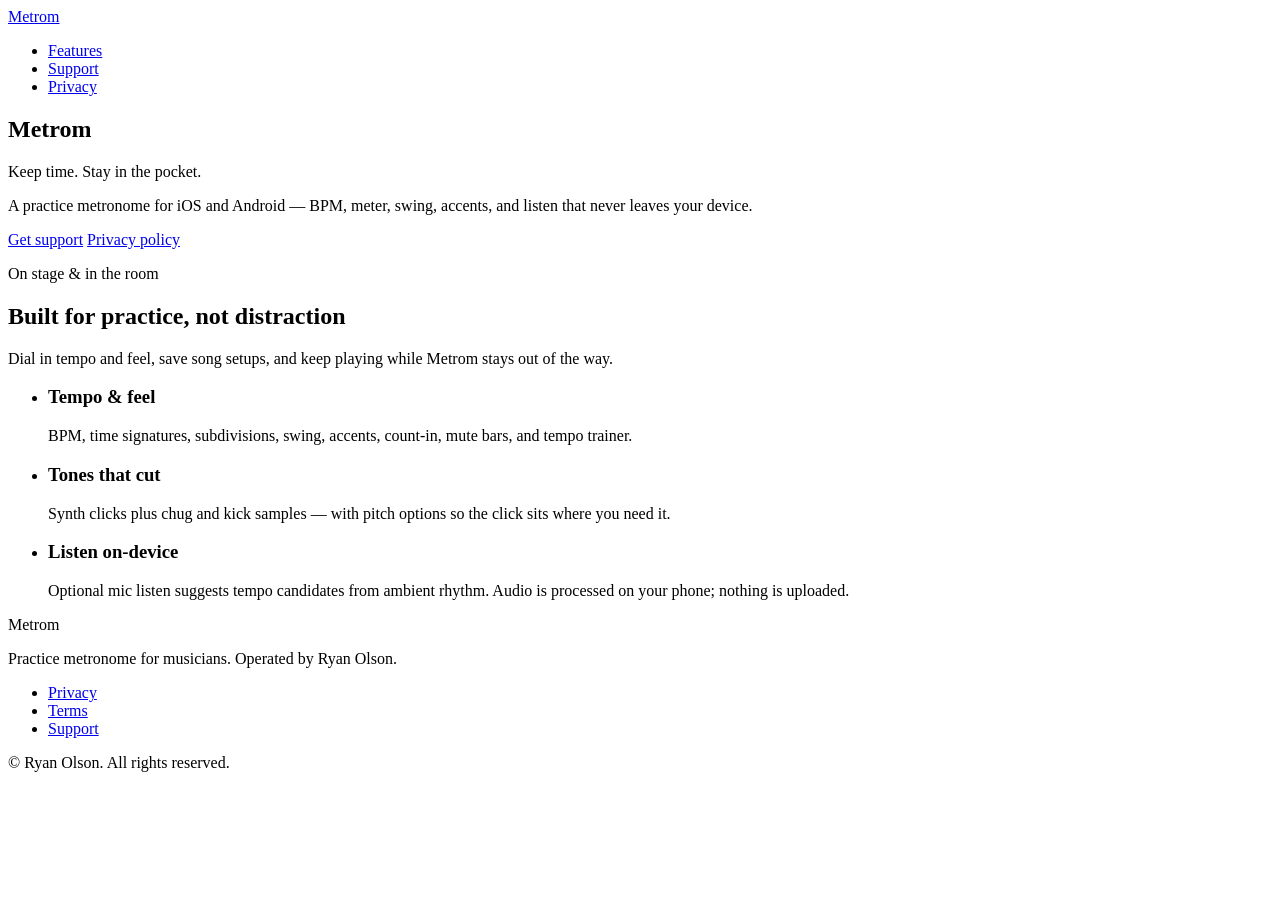
==== website/index.html @ 8630135a "Refactor audio session management and enhance error handling - Improved audio session management in " ====
<!DOCTYPE html>
<html lang="en">
  <head>
    <meta charset="utf-8" />
    <meta name="viewport" content="width=device-width, initial-scale=1" />
    <title>Metrom — Practice metronome for musicians</title>
    <meta
      name="description"
      content="Metrom is a focused practice metronome for iOS and Android — tempo, meter, swing, accents, and on-device listen."
    />
    <link rel="canonical" href="https://metrom.dev/" />
    <meta property="og:title" content="Metrom" />
    <meta
      property="og:description"
      content="A stage-ready practice metronome. Local-first. Built for musicians."
    />
    <meta property="og:type" content="website" />
    <meta property="og:url" content="https://metrom.dev/" />
    <link rel="preconnect" href="https://fonts.googleapis.com" />
    <link rel="preconnect" href="https://fonts.gstatic.com" crossorigin />
    <link
      href="https://fonts.googleapis.com/css2?family=Figtree:wght@400;600;700&family=Syne:wght@700;800&display=swap"
      rel="stylesheet"
    />
    <link rel="stylesheet" href="/assets/styles.css" />
  </head>
  <body>
    <header class="site-header">
      <a class="wordmark" href="/">Metrom</a>
      <nav aria-label="Primary">
        <ul class="nav-links">
          <li><a href="/#features">Features</a></li>
          <li><a href="/support/">Support</a></li>
          <li><a href="/privacy/">Privacy</a></li>
        </ul>
      </nav>
    </header>

    <main>
      <section class="hero" aria-labelledby="brand-hero">
        <div class="hero-plane" aria-hidden="true">
          <div class="hero-glow"></div>
          <div class="hero-rings">
            <span class="ring"></span>
            <span class="ring"></span>
            <span class="ring"></span>
            <span class="beat-core"></span>
          </div>
        </div>
        <div class="hero-content">
          <h1 id="brand-hero" class="brand-hero">Metrom</h1>
          <p class="hero-line">Keep time. Stay in the pocket.</p>
          <p class="hero-support">
            A practice metronome for iOS and Android — BPM, meter, swing, accents,
            and listen that never leaves your device.
          </p>
          <div class="cta-row">
            <a class="btn btn-primary" href="/support/">Get support</a>
            <a class="btn btn-ghost" href="/privacy/">Privacy policy</a>
          </div>
        </div>
      </section>

      <section class="features" id="features" aria-labelledby="features-title">
        <div class="features-inner">
          <p class="section-kicker">On stage &amp; in the room</p>
          <h2 id="features-title" class="section-title">Built for practice, not distraction</h2>
          <p class="section-lede">
            Dial in tempo and feel, save song setups, and keep playing while Metrom
            stays out of the way.
          </p>
          <ul class="feature-list">
            <li>
              <h3>Tempo &amp; feel</h3>
              <p>
                BPM, time signatures, subdivisions, swing, accents, count-in, mute
                bars, and tempo trainer.
              </p>
            </li>
            <li>
              <h3>Tones that cut</h3>
              <p>
                Synth clicks plus chug and kick samples — with pitch options so the
                click sits where you need it.
              </p>
            </li>
            <li>
              <h3>Listen on-device</h3>
              <p>
                Optional mic listen suggests tempo candidates from ambient rhythm.
                Audio is processed on your phone; nothing is uploaded.
              </p>
            </li>
          </ul>
        </div>
      </section>
    </main>

    <footer class="site-footer">
      <div class="footer-inner">
        <div>
          <p class="footer-brand">Metrom</p>
          <p class="footer-note">
            Practice metronome for musicians. Operated by
            <span data-operator>Ryan Olson</span>.
          </p>
        </div>
        <ul class="footer-nav">
          <li><a href="/privacy/">Privacy</a></li>
          <li><a href="/terms/">Terms</a></li>
          <li><a href="/support/">Support</a></li>
        </ul>
        <p class="footer-copy">
          © <span data-year></span> <span data-operator>Ryan Olson</span>. All rights
          reserved.
        </p>
      </div>
    </footer>

    <script src="/assets/site-config.js"></script>
    <script src="/assets/site.js"></script>
  </body>
</html>
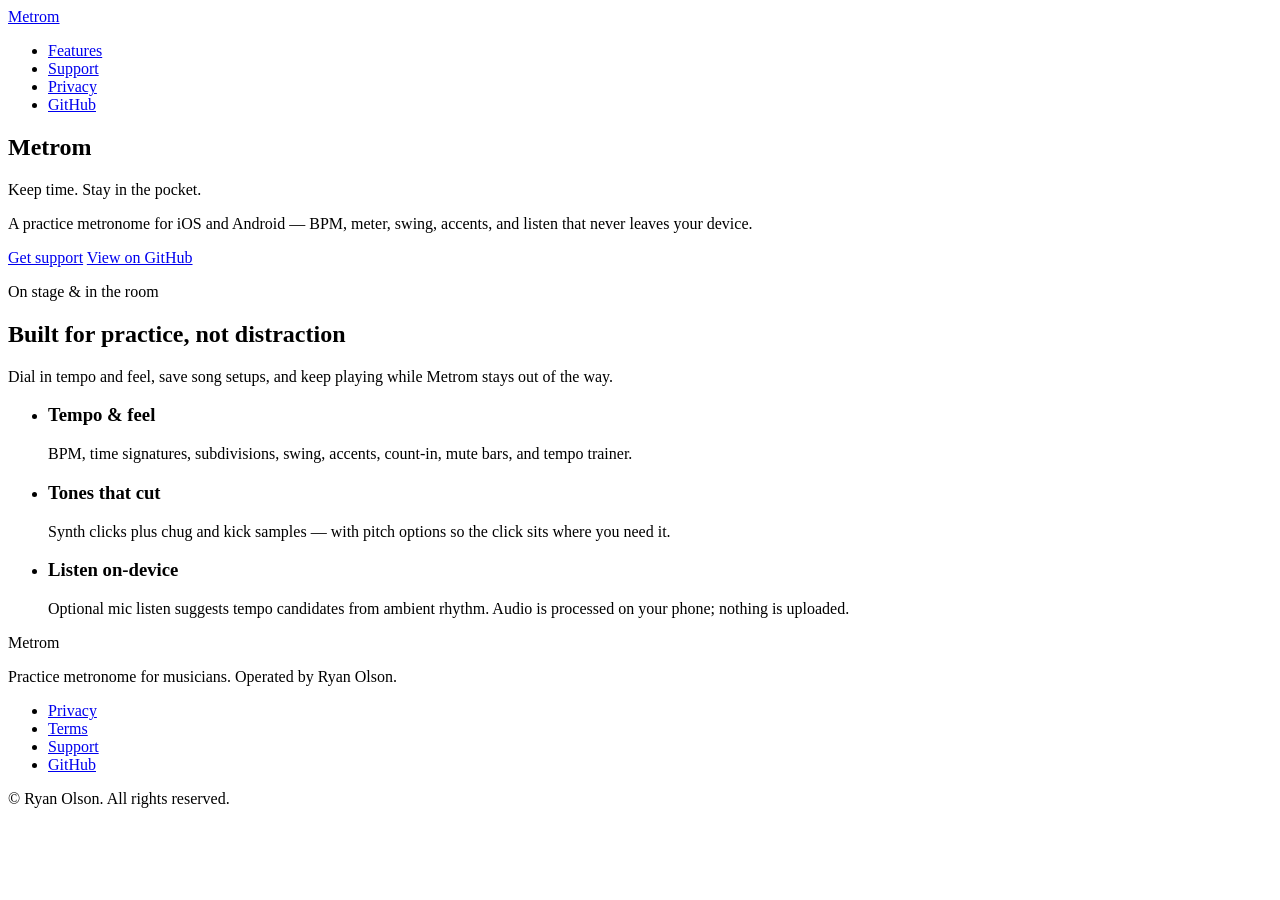
==== commit 40192f29: "Update website to include GitHub links and enhance configuration - Added GitHub links to the navigat" ====
--- a/website/index.html
+++ b/website/index.html
@@ -32,6 +32,7 @@
           <li><a href="/#features">Features</a></li>
           <li><a href="/support/">Support</a></li>
           <li><a href="/privacy/">Privacy</a></li>
+          <li><a data-repo href="https://github.com/ry4nolson/metrom">GitHub</a></li>
         </ul>
       </nav>
     </header>
@@ -56,7 +57,9 @@
           </p>
           <div class="cta-row">
             <a class="btn btn-primary" href="/support/">Get support</a>
-            <a class="btn btn-ghost" href="/privacy/">Privacy policy</a>
+            <a class="btn btn-ghost" data-repo href="https://github.com/ry4nolson/metrom"
+              >View on GitHub</a
+            >
           </div>
         </div>
       </section>
@@ -109,6 +112,7 @@
           <li><a href="/privacy/">Privacy</a></li>
           <li><a href="/terms/">Terms</a></li>
           <li><a href="/support/">Support</a></li>
+          <li><a data-repo href="https://github.com/ry4nolson/metrom">GitHub</a></li>
         </ul>
         <p class="footer-copy">
           © <span data-year></span> <span data-operator>Ryan Olson</span>. All rights
